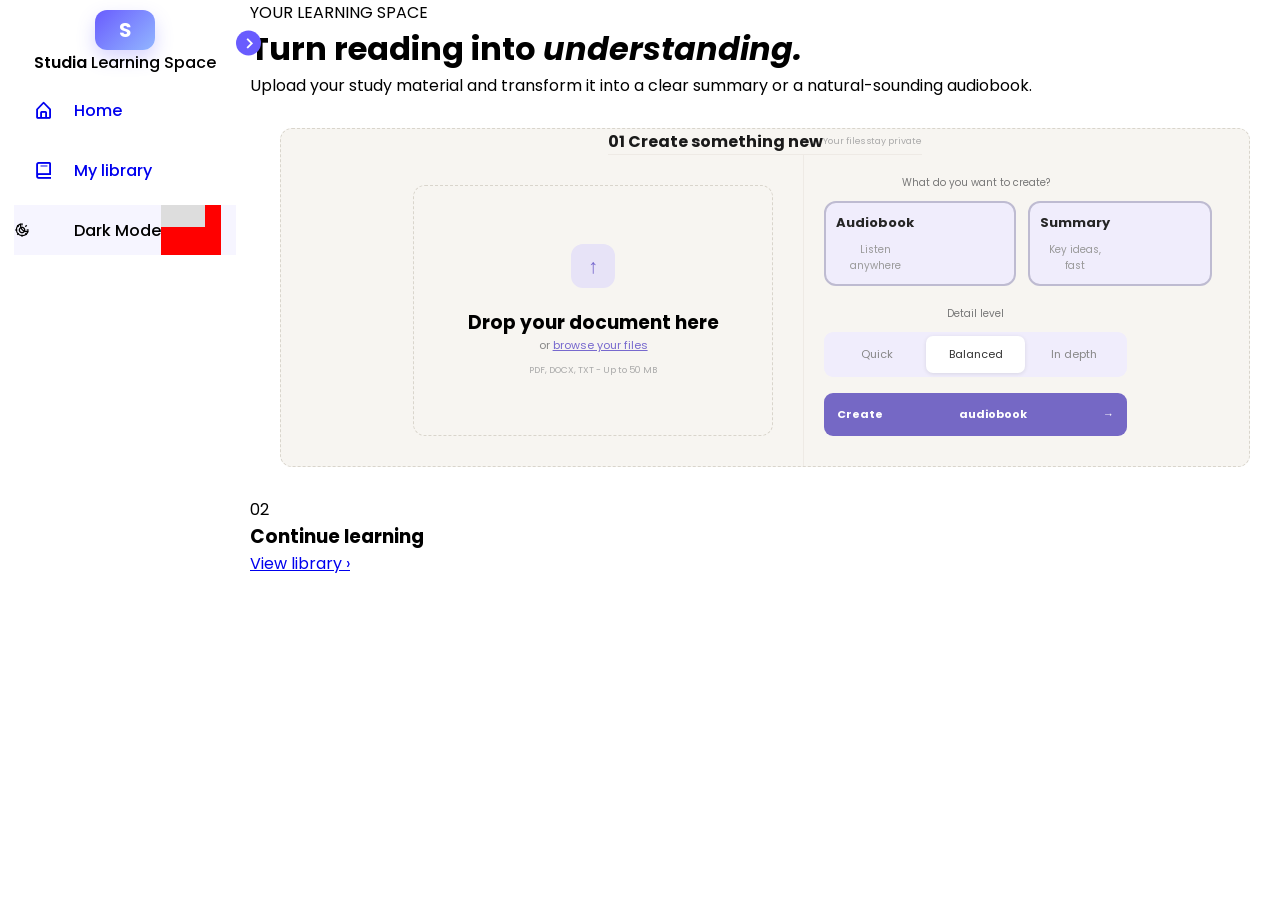
==== index.html @ 8fca8451 "Web Interface" ====
<!DOCTYPE html>
<html lang="en">
<head>
    <meta charset="UTF-8">
    <meta name="viewport" content="width=device-width, initial-scale=1.0">
    <title>Studia - Learning Space</title>
    <link rel="stylesheet" href="style.css">
    <link href="https://unpkg.com/boxicons@2.1.4/css/boxicons.min.css" rel="stylesheet">

</head>
<body>

    <nav class = 'sidebar'>
        <header>
            <div class="image-text">
                <span class="image logo-mark" aria-label="Studia logo">S</span>

                <div class="text header-text">
                    <span class="name">Studia</span>
                    <span class="profession">Learning Space</span>
                </div>
            </div>
            <button class="toggle" type="button" aria-label="Collapse sidebar" aria-expanded="true">
                <i class="bx bx-chevron-right" aria-hidden="true"></i>
            </button>
        </header>

        <div class="menu-bar">
            <div class="menu">
                <ul class="menu-links">
                    <li class="nav-link">
                        <a href="#">
                            <i class='bx bx-home-alt icon' ></i>
                             <span class="text nav-text">Home</span>
                         </a>
                    </li>
                    <li class="nav-link">
                        <a href="#">
                            <i class='bx bx-book icon'></i>
                             <span class="text nav-text">My library</span>
                         </a>
                    </li>
                    <li class= "mode">
                        <div class="moon-sun">
                                <i class="bx bx-moon" ></i>
                                <i class="bx bx-sun" ></i>
                        </div>
                        <span class="mode-text text">Dark Mode</span>
                        <div class="toggle-switch">
                            <span class="switch"></span>
                        </div>
                        
                    </li>
                </ul>
            </div>
        </div>

    </nav>

    <div class="container">



        <!-- CONTINUTUL PRINCIPAL -->
        <main class="main-content">

            <!-- HEADER -->
            <header>
                <p class="small-title">YOUR LEARNING SPACE</p>

                <h1>
                    Turn reading into
                    <em>understanding.</em>
                </h1>

                <p class="description">
                    Upload your study material and transform it into
                    a clear summary or a natural-sounding audiobook.
                </p>
            </header>

            <!-- SECTIUNEA DE UPLOAD -->
            <section class="upload-area">

                <div class="section-header">
                    <h2>01 Create something new</h2>
                    <small>Your files stay private</small>
                </div>

                <div class="create-content">

                    <!-- ZONA DE INCARCARE -->
                    <div class="upload-area">

                        <div class="upload-icon">↑</div>

                        <h3>Drop your document here</h3>

                        <p>or
                            <label for="fileInput">browse your files</label>
                        </p>

                        <input type="file" 
                        id="fileInput"
                        accept=".pdf,.doc,.docx,.txt"
                        hidden/>

                        <small id="fileName">
                            PDF, DOCX, TXT - Up to 50 MB
                        </small>

                    </div>


                    <!-- OPTIUNILE -->
                    <div class="create-options">

                        <p>What do you want to create?</p>

                        <div class="choice-buttons">

                            <button class="choice-selected"
                            onclick="selectType('Audiobook', this)">
                                 <h4>Audiobook</h4>
                                 <small>Listen anywhere</small>
                            </button>

                            <button class="choice"
                            onclick="selectType('Summary', this)">
                                 <h4>Summary</h4>
                                 <small>Key ideas, fast</small>
                            </button>

                        </div>

                        <p>Detail level</p>

                        <div class="levels">

                            <button onclick="selectLevel('Quick', this)">
                                Quick
                            </button>

                            <button class="level-selected"
                            onclick="selectLevel('Balanced', this)">
                                Balanced
                            </button>

                            <button onclick="selectLevel('In depth', this)">
                                In depth
                            </button>

                        </div>

                        <button class="create-button" onclick="createMaterial()">
                             Create <span id="createType">audiobook</span> →
                        </button>

                        <p id="message"></p>

                    </div>

                </div>

            </section>


            <!-- MATERIALE DE STUDIU -->
            <section class="learning-section">

                <div class="learning-header">
                    <div>
                        <span>02</span>
                        <h3>Continue learning</h3>
                    </div>

                    <a href="#">View library ›</a>
                </div>

            </section>

        </main>

    </div>

    <script src="script.js"></script>
</body>
</html>
---- style.css ----
@import url('https://fonts.googleapis.com/css2?family=Barrio&family=Playfair+Display:ital,wght@0,400..900;1,400..900&family=Poppins:wght@300&display=swap');

*{
    font-family: 'Poppins', sans-serif;
    margin: 0;
    padding: 0;
    box-sizing: border-box;
}

:root {
/*==== Colors ====*/
    --body-color: #E4E9F7;
    --sidebar-color: #FFF;
    --primary-color: #695CFE;
    --primary-color-light: #F6F5FF;
    --toggle-color: #DDD;
    --toggle-colot: #707070;

/*==== Transition ====*/

    --tran-03: all 0.2s ease;
    --tran-03: all 0.3s ease;
    --tran-04: all 0.4s ease;
    --tran-05: all 0.5s ease;
}







.create-section{
    background: #225bac;
    border: 1px solid #e8e5df;
    border-radius: 18px;
    overflow: hidden;
    width: 100%;
    max-width: 1000px;
    margin: 20px auto;
    font-family:system-ui, -apple-system, sans-serif;

}

.section-header{
    display: flex;
    justify-content: space-between;
    align-items: center;
    padding: 20px, 24px;
    border-bottom: 1px solid #eeeae5;
}

.section-header h2{
    font-size: 16px;
    font-weight: 700;
    margin: 0;
    color: #1a1a1a;
    display: flex;
    align-items: center;
    gap: 10px;

}

.section-header h2 span{
   color: #6b5ecd;
    font-size: 13px;
    font-weight: 600;
}

.section-header small{
    font-size: 12px;
    color: #888;
    display: flex;
    align-items: center;
    gap: 6px;
}


body{
    height: 100vh;
    background: var(--background-color);
}


/* ===== Sidebar ===== */

.sidebar{
   position: fixed;
   top: 0;
   left: 0;
   height: 100%;
   width: 250px;
   padding: 10px 14px;
   background: var(--sidebar-color);
   transition: width 0.3s ease;
}

.sidebar.close{
    width: 78px;
}

/* =====Reusable CSS =====*/

.sidebar .text{
    font-size: 16px;
    font-weight: 500;
    color: var(--text-color);
    white-space: nowrap;
    transition: opacity 0.2s ease;
}

.sidebar.close .text{
    opacity: 0;
    pointer-events: none;
}

.sidebar .image{
    min-width: 60px;
    display: flex;
    align-items: center;

}

.sidebar li{
    height: 50px;
    background: var(--background-color);
    margin-top: 10px;
    list-style: none;
    display: flex;
    align-items: center;

}

.sidebar li .icon{
    min-width: 60px;
   font-size: 20px;
    display: flex;
    align-items: center;
    justify-content: center;

}

.sidebar li .icon, .sidebar li .text{
    color: var(--text-color);
    transition: var(--tra-03);
}

.sidebar header{
    position: relative;
}

.sidebar .image-text img{
    width: 40px;
    border-radius: 6px;
}

.logo-mark {
    width: 40px;
    height: 40px;
    border-radius: 12px;
    background: linear-gradient(135deg, #695CFE, #92b6ff);
    color: #fff;
    display: flex;
    align-items: center;
    justify-content: center;
    font-weight: 700;
    font-size: 20px;
    box-shadow: 0 8px 18px rgba(105, 92, 254, 0.25);
}

.sidebar header .image-text{
    display: flex;
    flex-direction: column;
}

.header-text .name{
    font-weight: 600;
}

.header-text .profession{
   margin-top: -2px;
}

.sidebar header .toggle{
    position: absolute;
    top: 50%;
    right: -25px;
    transform: translateY(-50%);
    height: 25px;
    width: 25px;
    padding: 0;
    border: 0;
    background: var(--primary-color);
    display: flex;
    align-items: center;
    justify-content: center;
    border-radius: 50%;
    color: var(--sidebar-color);
    font-size: 22px;
    cursor: pointer;
    z-index: 1;
}

.sidebar.close header .toggle i{
    transform: rotate(180deg);
}

.sidebar header .toggle i{
    transition: transform 0.3s ease;

}

.sidebar .search-box{
    background: var(--primary-color-light);
}

.search-box input{
    height: 100%;
    width: 100%;
    outline: none;
    border: none;
    border-radius: 6px;
    background: var(--primary-color-light);
}

.sidebar li a{
    text-decoration: none;
    height: 100%;
    width: 100%;
    display: flex;
    align-items: center;
    border-radius: 6px;
    transition: var(--tran-04);
}

.sidebar li a:hover{
    background: var(--primary-color);
}

.sidebar li a:hover .icon, .sidebar li a:hover .text{
    color: var(--sidebar-color);
}

.sidebar .menu-bar{
    height: calc(100% - 50px);
    display: flex;
    flex-direction: column;
    justify-content: space-between;

}

.menu-bar .mode .moon-sun{
    height: 50px;
    width: 60px;
    display: flex;
    align-items: center;
}
.menu-bar .mode{
    background: var(--primary-color-light);

}

.menu-bar .mode i.sun{
    opacity: 0;
}

.menu-bar .mode .toggle-switch{
    display: flex;
    height: 100%;
    min-width: 60px;
    background: red;

}

.toggle-switch .switch{
    height: 22px;
    width: 44px;
    background: var(--toggle-color);
}





.menu-bar .mode i{
    position: absolute;
}


.sidebar .image-text{
    display: flex;
    align-items: center;
}

.sidebar .menu-bar{
    height: calc(100% - 50px);
    display: flex;
    flex-direction: column;
    justify-content: space-between;
}

.container{
    min-height: 100vh;
    margin-left: 250px;
    transition: margin-left 0.3s ease;
}

.sidebar.close ~ .container{
    margin-left: 78px;
}











/* header */

.create-content{
   display: grid;
   grid-template-columns: 55% 45%;
   min-height: 255px;
}

.upload-area{
    margin: 30px;
    border:1px dashed #d9d5cc;
    border-radius: 12px;
    background:  #f7f5f1;
    display: flex;
    justify-content: center;
    align-items: center;
    text-align: center;
    flex-direction: column;

}



.upload-icon{
    background: #e7e3f7;
    color: #7769ce;
    width: 44px;
    height: 44px;
    border-radius: 12px;
    display: flex;
    align-items: center;
    justify-content: center;
    font-size: 20px;
    margin-bottom: 20px;
}

.upload-area p{
    font-size: 11px;
    color: #888;
    margin: 0 0 10px;
}

.upload-area label{
    color: #7769ce;
    text-decoration: underline;
    cursor: pointer;
}

.upload-area small{
    font-size: 9px;
    color: #aaa;
}


/* options */

.create-options{
    padding: 20px;
    border-left: 1px solid #eeeae5;
}

.create-options p{
    font-size: 10px;
    color: #777;
    margin: 0 0 10px;
    width: 100%;
    box-sizing: border-box;
}


.choice-buttons{
   display: grid;
   grid-template-columns: 1fr 1fr;  
   gap: 12px;
   margin-bottom: 20px;
}

.choice-selected, .choice{  /*butoan cadrane*/
    display: flex;
    flex-direction: column;
    justify-content: flex-start;
    align-items: flex-start;
    gap: 5px;
    background: #f0edfc;
    border: 2px solid #bebbd1;
    border-radius: 12px;
    padding: 10px 10px;
    padding-right: 100px;
    cursor: pointer;
    min-height: 60px;
    transition: all 0.3s ease;

}

.choice-selected:hover{
    border-color: #9a8de5;
   
}

.choice{
    background: #f0edfc;
    border: 2px solid #bebbd1;
}


.choice:hover{
    border-color: #9a8de5;
   
}

.choice-selected h4{
    font-size: 13px;
    margin: 0 0 4px;
    color: #252525;
    
}

.choice-selected small{
    display: block;
    font-size: 10px;
    color: #999;
}

.choice h4{
    font-size: 13px;
    margin: 0 0 4px;
    color: #252525;
    /*text allign??*/
}

.choice small{
    display: block;
    font-size: 10px;
    color: #999;
}

.levels{
    display:grid;
    grid-template-columns: 1fr 1fr 1fr;
    background: #f0edfc;
    padding: 4px;
    border-radius: 9px;
    margin-bottom: 16px;
}

.levels button{
    background: transparent;
    border:none;
    border-radius: 7px;
    padding: 10px 3px;
    font-size: 11px;
    color: #888;
    cursor: pointer;
    transition: all 0.3s ease;
}

.levels button:hover{
    background: #e2def5;
    color:#7568c5;
}

.levels button.level-selected{
    background: white;
    color:#333;
    box-shadow: 0 1px 4px rgba(0,0,0,0.1);
}

.create-button{
   
    background: #7568c5;
    color: white;
    width: 100%;
    padding: 13px;
    border: none;
    border-radius: 9px;
    display:flex;
    justify-content: space-between;
    align-items: center;
    gap: 10px;
    font-weight: bold;
    font-size: 11px;
    cursor: pointer;
    transition: all 0.3s ease;
}


.create-button:hover{
    background: #d6d3e4;
    color: #333;
    box-shadow: 0 8px 16px 0 rgba(0,0,0,0.6);
}
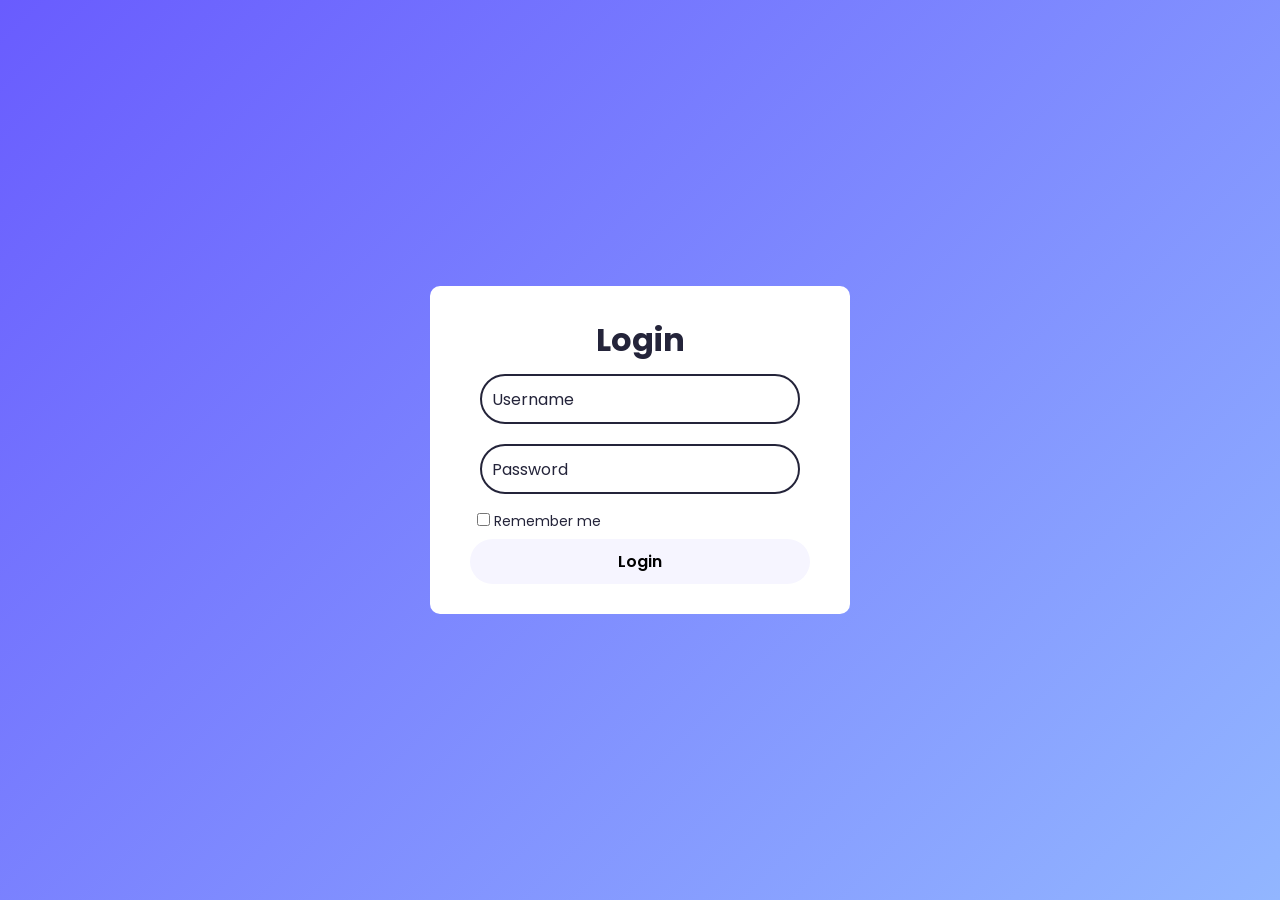
==== commit 34076997: "Add files via upload" ====
--- a/index.html
+++ b/index.html
@@ -1,189 +1,196 @@
-
-<!DOCTYPE html>
-<html lang="en">
-<head>
-    <meta charset="UTF-8">
-    <meta name="viewport" content="width=device-width, initial-scale=1.0">
-    <title>Studia - Learning Space</title>
-    <link rel="stylesheet" href="style.css">
-    <link href="https://unpkg.com/boxicons@2.1.4/css/boxicons.min.css" rel="stylesheet">
-
-</head>
-<body>
-
-    <nav class = 'sidebar'>
-        <header>
-            <div class="image-text">
-                <span class="image logo-mark" aria-label="Studia logo">S</span>
-
-                <div class="text header-text">
-                    <span class="name">Studia</span>
-                    <span class="profession">Learning Space</span>
-                </div>
-            </div>
-            <button class="toggle" type="button" aria-label="Collapse sidebar" aria-expanded="true">
-                <i class="bx bx-chevron-right" aria-hidden="true"></i>
-            </button>
-        </header>
-
-        <div class="menu-bar">
-            <div class="menu">
-                <ul class="menu-links">
-                    <li class="nav-link">
-                        <a href="#">
-                            <i class='bx bx-home-alt icon' ></i>
-                             <span class="text nav-text">Home</span>
-                         </a>
-                    </li>
-                    <li class="nav-link">
-                        <a href="#">
-                            <i class='bx bx-book icon'></i>
-                             <span class="text nav-text">My library</span>
-                         </a>
-                    </li>
-                    <li class= "mode">
-                        <div class="moon-sun">
-                                <i class="bx bx-moon" ></i>
-                                <i class="bx bx-sun" ></i>
-                        </div>
-                        <span class="mode-text text">Dark Mode</span>
-                        <div class="toggle-switch">
-                            <span class="switch"></span>
-                        </div>
-                        
-                    </li>
-                </ul>
-            </div>
-        </div>
-
-    </nav>
-
-    <div class="container">
-
-
-
-        <!-- CONTINUTUL PRINCIPAL -->
-        <main class="main-content">
-
-            <!-- HEADER -->
-            <header>
-                <p class="small-title">YOUR LEARNING SPACE</p>
-
-                <h1>
-                    Turn reading into
-                    <em>understanding.</em>
-                </h1>
-
-                <p class="description">
-                    Upload your study material and transform it into
-                    a clear summary or a natural-sounding audiobook.
-                </p>
-            </header>
-
-            <!-- SECTIUNEA DE UPLOAD -->
-            <section class="upload-area">
-
-                <div class="section-header">
-                    <h2>01 Create something new</h2>
-                    <small>Your files stay private</small>
-                </div>
-
-                <div class="create-content">
-
-                    <!-- ZONA DE INCARCARE -->
-                    <div class="upload-area">
-
-                        <div class="upload-icon">↑</div>
-
-                        <h3>Drop your document here</h3>
-
-                        <p>or
-                            <label for="fileInput">browse your files</label>
-                        </p>
-
-                        <input type="file" 
-                        id="fileInput"
-                        accept=".pdf,.doc,.docx,.txt"
-                        hidden/>
-
-                        <small id="fileName">
-                            PDF, DOCX, TXT - Up to 50 MB
-                        </small>
-
-                    </div>
-
-
-                    <!-- OPTIUNILE -->
-                    <div class="create-options">
-
-                        <p>What do you want to create?</p>
-
-                        <div class="choice-buttons">
-
-                            <button class="choice-selected"
-                            onclick="selectType('Audiobook', this)">
-                                 <h4>Audiobook</h4>
-                                 <small>Listen anywhere</small>
-                            </button>
-
-                            <button class="choice"
-                            onclick="selectType('Summary', this)">
-                                 <h4>Summary</h4>
-                                 <small>Key ideas, fast</small>
-                            </button>
-
-                        </div>
-
-                        <p>Detail level</p>
-
-                        <div class="levels">
-
-                            <button onclick="selectLevel('Quick', this)">
-                                Quick
-                            </button>
-
-                            <button class="level-selected"
-                            onclick="selectLevel('Balanced', this)">
-                                Balanced
-                            </button>
-
-                            <button onclick="selectLevel('In depth', this)">
-                                In depth
-                            </button>
-
-                        </div>
-
-                        <button class="create-button" onclick="createMaterial()">
-                             Create <span id="createType">audiobook</span> →
-                        </button>
-
-                        <p id="message"></p>
-
-                    </div>
-
-                </div>
-
-            </section>
-
-
-            <!-- MATERIALE DE STUDIU -->
-            <section class="learning-section">
-
-                <div class="learning-header">
-                    <div>
-                        <span>02</span>
-                        <h3>Continue learning</h3>
-                    </div>
-
-                    <a href="#">View library ›</a>
-                </div>
-
-            </section>
-
-        </main>
-
-    </div>
-
-    <script src="script.js"></script>
-</body>
-</html>
+
+<!DOCTYPE html>
+<html lang="en">
+<head>
+    <meta charset="UTF-8">
+    <meta name="viewport" content="width=device-width, initial-scale=1.0">
+    <title>Studia - Learning Space</title>
+    <link rel="stylesheet" href="style.css">
+    <link href="https://unpkg.com/boxicons@2.1.4/css/boxicons.min.css" rel="stylesheet">
+    <script src="auth.js" defer></script>
+
+</head>
+<body>
+
+    <nav class = 'sidebar'>
+        <header>
+            <div class="image-text">
+                <span class="image logo-mark" aria-label="Studia logo">S</span>
+
+                <div class="text header-text">
+                    <span class="name">Studia</span>
+                    <span class="profession">Learning Space</span>
+                </div>
+            </div>
+            <button class="toggle" type="button" aria-label="Collapse sidebar" aria-expanded="true">
+                <i class="bx bx-chevron-right" aria-hidden="true"></i>
+            </button>
+        </header>
+
+        <div class="menu-bar">
+            <div class="menu">
+                <ul class="menu-links">
+                    <li class="nav-link">
+                        <a href="#">
+                            <i class='bx bx-home-alt icon' ></i>
+                             <span class="text nav-text">Home</span>
+                         </a>
+                    </li>
+                    <li class="nav-link">
+                        <a href="library.html">
+                            <i class="bx bx-book icon" aria-hidden="true"></i>
+                            <span class="text nav-text">My Library</span>
+                        </a>
+                    </li>
+                    <li class="nav-link">
+                        <a href="audio.html">
+                            <i class="bx bx-headphone icon" aria-hidden="true"></i>
+                            <span class="text nav-text">Audio Session</span>
+                        </a>
+                    </li>
+                    <li class="nav-link">
+                        <a href="login.html" data-logout>
+                            <i class="bx bx-log-out icon" aria-hidden="true"></i>
+                            <span class="text nav-text">Log out</span>
+                        </a>
+                    </li>
+                    <li class= "mode">
+                        <div class="moon-sun" aria-hidden="true">
+                                <i class="bx bx-moon moon"></i>
+                                <i class="bx bx-sun sun"></i>
+                        </div>
+                        <span class="mode-text text">Light Mode</span>
+                        <button class="toggle-switch" type="button" aria-label="Switch to light mode" aria-pressed="false">
+                            <span class="switch"></span>
+                        </button>
+                    </li>
+                </ul>
+            </div>
+        </div>
+
+    </nav>
+
+    <div class="container">
+
+
+
+        <!-- CONTINUTUL PRINCIPAL -->
+        <main class="main-content">
+
+            <!-- HEADER -->
+            <header>
+                <p class="small-title">YOUR LEARNING SPACE</p>
+
+                <h1>
+                    Turn reading into
+                    <em>understanding.</em>
+                </h1>
+
+                <p class="description">
+                    Upload your study material and transform it into
+                    a clear summary or a natural-sounding audiobook.
+                </p>
+            </header>
+
+            <!-- SECTIUNEA DE UPLOAD -->
+            <section class="create-section">
+
+                <div class="section-header">
+                    <h2>Create something new</h2>
+                    <small>Your files stay private</small>
+                </div>
+
+                <div class="create-content">
+
+                    <!-- ZONA DE INCARCARE -->
+                    <div class="upload-area">
+
+                        <div class="upload-icon">↑</div>
+
+                        <h3>Drop your document here</h3>
+
+                        <p>or
+                            <label for="fileInput">browse your files</label>
+                        </p>
+
+                        <input type="file" 
+                        id="fileInput"
+                        accept="image/*"
+                        hidden/>
+
+                        <small id="fileName">
+                            Image files only - PNG, JPG, WEBP
+                        </small>
+
+                    </div>
+
+
+                    <!-- OPTIUNILE -->
+                    <div class="create-options">
+
+                        <p>What do you want to create?</p>
+
+                        <div class="choice-buttons">
+
+                            <button class="choice-selected"
+                            onclick="selectType('Audiobook', this)">
+                                 <h4>Audiobook</h4>
+                                 <small>Listen anywhere</small>
+                            </button>
+
+                            <button class="choice"
+                            onclick="selectType('Summary', this)">
+                                 <h4>Summary</h4>
+                                 <small>Key ideas, fast</small>
+                            </button>
+
+                        </div>
+
+                        <p>Name</p>
+
+                        <div class="input-box">
+                            <input type="text" id="materialName" name="file name" placeholder="file name" autocomplete="name" required>
+                        </div>
+
+                        <p>Detail level</p>
+
+                        <div class="levels">
+
+                            <button class="level-selected" onclick="selectLevel('Shorter', this)">
+                                Shorter
+                            </button>
+
+                            <button onclick="selectLevel('Longer', this)">
+                                Longer
+                            </button>
+
+
+                        </div>
+
+                        <button class="create-button" onclick="createMaterial()">
+                             Create <span id="createType">audiobook</span> →
+                        </button>
+
+                        <p id="message"></p>
+
+                    </div>
+
+                </div>
+
+            </section>
+
+
+            <!-- MATERIALE DE STUDIU -->
+            <section class="learning-section">
+                </div>
+
+            </section>
+
+        </main>
+
+    </div>
+
+    <script src="sidebar.js"></script>
+    <script src="script.js"></script>
+</body>
+</html>
--- a/style.css
+++ b/style.css
@@ -1,517 +1,717 @@
-
-@import url('https://fonts.googleapis.com/css2?family=Barrio&family=Playfair+Display:ital,wght@0,400..900;1,400..900&family=Poppins:wght@300&display=swap');
-
-*{
-    font-family: 'Poppins', sans-serif;
-    margin: 0;
-    padding: 0;
-    box-sizing: border-box;
-}
-
-:root {
-/*==== Colors ====*/
-    --body-color: #E4E9F7;
-    --sidebar-color: #FFF;
-    --primary-color: #695CFE;
-    --primary-color-light: #F6F5FF;
-    --toggle-color: #DDD;
-    --toggle-colot: #707070;
-
-/*==== Transition ====*/
-
-    --tran-03: all 0.2s ease;
-    --tran-03: all 0.3s ease;
-    --tran-04: all 0.4s ease;
-    --tran-05: all 0.5s ease;
-}
-
-
-
-
-
-
-
-.create-section{
-    background: #225bac;
-    border: 1px solid #e8e5df;
-    border-radius: 18px;
-    overflow: hidden;
-    width: 100%;
-    max-width: 1000px;
-    margin: 20px auto;
-    font-family:system-ui, -apple-system, sans-serif;
-
-}
-
-.section-header{
-    display: flex;
-    justify-content: space-between;
-    align-items: center;
-    padding: 20px, 24px;
-    border-bottom: 1px solid #eeeae5;
-}
-
-.section-header h2{
-    font-size: 16px;
-    font-weight: 700;
-    margin: 0;
-    color: #1a1a1a;
-    display: flex;
-    align-items: center;
-    gap: 10px;
-
-}
-
-.section-header h2 span{
-   color: #6b5ecd;
-    font-size: 13px;
-    font-weight: 600;
-}
-
-.section-header small{
-    font-size: 12px;
-    color: #888;
-    display: flex;
-    align-items: center;
-    gap: 6px;
-}
-
-
-body{
-    height: 100vh;
-    background: var(--background-color);
-}
-
-
-/* ===== Sidebar ===== */
-
-.sidebar{
-   position: fixed;
-   top: 0;
-   left: 0;
-   height: 100%;
-   width: 250px;
-   padding: 10px 14px;
-   background: var(--sidebar-color);
-   transition: width 0.3s ease;
-}
-
-.sidebar.close{
-    width: 78px;
-}
-
-/* =====Reusable CSS =====*/
-
-.sidebar .text{
-    font-size: 16px;
-    font-weight: 500;
-    color: var(--text-color);
-    white-space: nowrap;
-    transition: opacity 0.2s ease;
-}
-
-.sidebar.close .text{
-    opacity: 0;
-    pointer-events: none;
-}
-
-.sidebar .image{
-    min-width: 60px;
-    display: flex;
-    align-items: center;
-
-}
-
-.sidebar li{
-    height: 50px;
-    background: var(--background-color);
-    margin-top: 10px;
-    list-style: none;
-    display: flex;
-    align-items: center;
-
-}
-
-.sidebar li .icon{
-    min-width: 60px;
-   font-size: 20px;
-    display: flex;
-    align-items: center;
-    justify-content: center;
-
-}
-
-.sidebar li .icon, .sidebar li .text{
-    color: var(--text-color);
-    transition: var(--tra-03);
-}
-
-.sidebar header{
-    position: relative;
-}
-
-.sidebar .image-text img{
-    width: 40px;
-    border-radius: 6px;
-}
-
-.logo-mark {
-    width: 40px;
-    height: 40px;
-    border-radius: 12px;
-    background: linear-gradient(135deg, #695CFE, #92b6ff);
-    color: #fff;
-    display: flex;
-    align-items: center;
-    justify-content: center;
-    font-weight: 700;
-    font-size: 20px;
-    box-shadow: 0 8px 18px rgba(105, 92, 254, 0.25);
-}
-
-.sidebar header .image-text{
-    display: flex;
-    flex-direction: column;
-}
-
-.header-text .name{
-    font-weight: 600;
-}
-
-.header-text .profession{
-   margin-top: -2px;
-}
-
-.sidebar header .toggle{
-    position: absolute;
-    top: 50%;
-    right: -25px;
-    transform: translateY(-50%);
-    height: 25px;
-    width: 25px;
-    padding: 0;
-    border: 0;
-    background: var(--primary-color);
-    display: flex;
-    align-items: center;
-    justify-content: center;
-    border-radius: 50%;
-    color: var(--sidebar-color);
-    font-size: 22px;
-    cursor: pointer;
-    z-index: 1;
-}
-
-.sidebar.close header .toggle i{
-    transform: rotate(180deg);
-}
-
-.sidebar header .toggle i{
-    transition: transform 0.3s ease;
-
-}
-
-.sidebar .search-box{
-    background: var(--primary-color-light);
-}
-
-.search-box input{
-    height: 100%;
-    width: 100%;
-    outline: none;
-    border: none;
-    border-radius: 6px;
-    background: var(--primary-color-light);
-}
-
-.sidebar li a{
-    text-decoration: none;
-    height: 100%;
-    width: 100%;
-    display: flex;
-    align-items: center;
-    border-radius: 6px;
-    transition: var(--tran-04);
-}
-
-.sidebar li a:hover{
-    background: var(--primary-color);
-}
-
-.sidebar li a:hover .icon, .sidebar li a:hover .text{
-    color: var(--sidebar-color);
-}
-
-.sidebar .menu-bar{
-    height: calc(100% - 50px);
-    display: flex;
-    flex-direction: column;
-    justify-content: space-between;
-
-}
-
-.menu-bar .mode .moon-sun{
-    height: 50px;
-    width: 60px;
-    display: flex;
-    align-items: center;
-}
-.menu-bar .mode{
-    background: var(--primary-color-light);
-
-}
-
-.menu-bar .mode i.sun{
-    opacity: 0;
-}
-
-.menu-bar .mode .toggle-switch{
-    display: flex;
-    height: 100%;
-    min-width: 60px;
-    background: red;
-
-}
-
-.toggle-switch .switch{
-    height: 22px;
-    width: 44px;
-    background: var(--toggle-color);
-}
-
-
-
-
-
-.menu-bar .mode i{
-    position: absolute;
-}
-
-
-.sidebar .image-text{
-    display: flex;
-    align-items: center;
-}
-
-.sidebar .menu-bar{
-    height: calc(100% - 50px);
-    display: flex;
-    flex-direction: column;
-    justify-content: space-between;
-}
-
-.container{
-    min-height: 100vh;
-    margin-left: 250px;
-    transition: margin-left 0.3s ease;
-}
-
-.sidebar.close ~ .container{
-    margin-left: 78px;
-}
-
-
-
-
-
-
-
-
-
-
-
-/* header */
-
-.create-content{
-   display: grid;
-   grid-template-columns: 55% 45%;
-   min-height: 255px;
-}
-
-.upload-area{
-    margin: 30px;
-    border:1px dashed #d9d5cc;
-    border-radius: 12px;
-    background:  #f7f5f1;
-    display: flex;
-    justify-content: center;
-    align-items: center;
-    text-align: center;
-    flex-direction: column;
-
-}
-
-
-
-.upload-icon{
-    background: #e7e3f7;
-    color: #7769ce;
-    width: 44px;
-    height: 44px;
-    border-radius: 12px;
-    display: flex;
-    align-items: center;
-    justify-content: center;
-    font-size: 20px;
-    margin-bottom: 20px;
-}
-
-.upload-area p{
-    font-size: 11px;
-    color: #888;
-    margin: 0 0 10px;
-}
-
-.upload-area label{
-    color: #7769ce;
-    text-decoration: underline;
-    cursor: pointer;
-}
-
-.upload-area small{
-    font-size: 9px;
-    color: #aaa;
-}
-
-
-/* options */
-
-.create-options{
-    padding: 20px;
-    border-left: 1px solid #eeeae5;
-}
-
-.create-options p{
-    font-size: 10px;
-    color: #777;
-    margin: 0 0 10px;
-    width: 100%;
-    box-sizing: border-box;
-}
-
-
-.choice-buttons{
-   display: grid;
-   grid-template-columns: 1fr 1fr;  
-   gap: 12px;
-   margin-bottom: 20px;
-}
-
-.choice-selected, .choice{  /*butoan cadrane*/
-    display: flex;
-    flex-direction: column;
-    justify-content: flex-start;
-    align-items: flex-start;
-    gap: 5px;
-    background: #f0edfc;
-    border: 2px solid #bebbd1;
-    border-radius: 12px;
-    padding: 10px 10px;
-    padding-right: 100px;
-    cursor: pointer;
-    min-height: 60px;
-    transition: all 0.3s ease;
-
-}
-
-.choice-selected:hover{
-    border-color: #9a8de5;
-   
-}
-
-.choice{
-    background: #f0edfc;
-    border: 2px solid #bebbd1;
-}
-
-
-.choice:hover{
-    border-color: #9a8de5;
-   
-}
-
-.choice-selected h4{
-    font-size: 13px;
-    margin: 0 0 4px;
-    color: #252525;
-    
-}
-
-.choice-selected small{
-    display: block;
-    font-size: 10px;
-    color: #999;
-}
-
-.choice h4{
-    font-size: 13px;
-    margin: 0 0 4px;
-    color: #252525;
-    /*text allign??*/
-}
-
-.choice small{
-    display: block;
-    font-size: 10px;
-    color: #999;
-}
-
-.levels{
-    display:grid;
-    grid-template-columns: 1fr 1fr 1fr;
-    background: #f0edfc;
-    padding: 4px;
-    border-radius: 9px;
-    margin-bottom: 16px;
-}
-
-.levels button{
-    background: transparent;
-    border:none;
-    border-radius: 7px;
-    padding: 10px 3px;
-    font-size: 11px;
-    color: #888;
-    cursor: pointer;
-    transition: all 0.3s ease;
-}
-
-.levels button:hover{
-    background: #e2def5;
-    color:#7568c5;
-}
-
-.levels button.level-selected{
-    background: white;
-    color:#333;
-    box-shadow: 0 1px 4px rgba(0,0,0,0.1);
-}
-
-.create-button{
-   
-    background: #7568c5;
-    color: white;
-    width: 100%;
-    padding: 13px;
-    border: none;
-    border-radius: 9px;
-    display:flex;
-    justify-content: space-between;
-    align-items: center;
-    gap: 10px;
-    font-weight: bold;
-    font-size: 11px;
-    cursor: pointer;
-    transition: all 0.3s ease;
-}
-
-
-.create-button:hover{
-    background: #d6d3e4;
-    color: #333;
-    box-shadow: 0 8px 16px 0 rgba(0,0,0,0.6);
-}
-
-
-
-
+
+@import url('https://fonts.googleapis.com/css2?family=Barrio&family=Playfair+Display:ital,wght@0,400..900;1,400..900&family=Poppins:wght@300&display=swap');
+
+*{
+    font-family: 'Poppins', sans-serif;
+    margin: 0;
+    padding: 0;
+    box-sizing: border-box;
+}
+
+:root {
+/*==== Colors ====*/
+    --body-color: #E4E9F7;
+    --background-color: #E4E9F7;
+    --sidebar-color: #FFF;
+    --text-color: #24243a;
+    --primary-color: #695CFE;
+    --primary-color-light: #F6F5FF;
+    --toggle-color: #DDD;
+    --toggle-knob-color: #FFF;
+
+/*==== Transition ====*/
+    --tran-03: all 0.3s ease;
+    --tran-04: all 0.4s ease;
+    --tran-05: all 0.5s ease;
+}
+
+body.dark {
+    --body-color: #171923;
+    --background-color: #171923;
+    --sidebar-color: #202330;
+    --text-color: #ECEEF5;
+    --primary-color-light: #2C3040;
+    --toggle-color: #695CFE;
+    --toggle-knob-color: #FFF;
+}
+
+
+
+
+
+
+.create-section{
+    background: var(--primary-color-light);
+    border: 1px solid var(--body-color);
+    border-radius: 8px;
+    overflow: hidden;
+    width: 100%;
+    max-width: 1000px;
+    margin: 100px auto;
+    font-family:system-ui, -apple-system, sans-serif;
+
+}
+
+.section-header{
+    display: flex;
+    justify-content: space-between;
+    align-items: center;
+    padding: 20px, 24px;
+    border-bottom: 1px solid #eeeae5;
+}
+
+.section-header h2{
+    font-size: 16px;
+    font-weight: 700;
+    margin: 0;
+    color: #1a1a1a;
+    display: flex;
+    align-items: center;
+    gap: 10px;
+
+}
+
+.section-header h2 span{
+   color: #6b5ecd;
+    font-size: 13px;
+    font-weight: 600;
+}
+
+.section-header small{
+    font-size: 12px;
+    color: #888;
+    display: flex;
+    align-items: center;
+    gap: 6px;
+}
+
+
+body{
+    height: 100vh;
+    background: var(--body-color);
+    color: var(--text-color);
+    transition: background-color 0.3s ease, color 0.3s ease;
+}
+
+:root {
+    --sidebar-width: 250px;
+    --sidebar-collapsed-width: 88px;
+}
+
+.sidebar {
+    position: fixed;
+    inset: 0 auto 0 0;
+    width: var(--sidebar-width);
+    z-index: 10;
+    transition: width 0.3s ease;
+}
+
+.sidebar.close {
+    width: var(--sidebar-collapsed-width);
+}
+
+.container {
+    box-sizing: border-box;
+    width: calc(100% - var(--sidebar-width));
+    min-height: 100vh;
+    margin-left: var(--sidebar-width);
+    padding: 40px;
+    transition: width 0.3s ease, margin-left 0.3s ease;
+}
+
+.sidebar.close ~ .container {
+    width: calc(100% - var(--sidebar-collapsed-width));
+    margin-left: var(--sidebar-collapsed-width);
+}
+
+@media (max-width: 700px) {
+    .container {
+        width: 100%;
+        margin-left: 0;
+        padding: 24px;
+    }
+
+    .sidebar.close ~ .container {
+        width: 100%;
+        margin-left: 0;
+    }
+}
+
+/* ===== Sidebar ===== */
+
+.sidebar{
+   position: fixed;
+   top: 0;
+   left: 0;
+   height: 100%;
+   width: 250px;
+   padding: 10px 14px;
+   background: var(--sidebar-color);
+   transition: width 0.3s ease;
+}
+
+.sidebar.close{
+    width: 78px;
+}
+
+/* =====Reusable CSS =====*/
+
+.sidebar .text{
+    font-size: 16px;
+    font-weight: 500;
+    color: var(--text-color);
+    white-space: nowrap;
+    transition: opacity 0.2s ease;
+}
+
+.sidebar.close .text{
+    opacity: 0;
+    pointer-events: none;
+}
+
+.sidebar .image{
+    min-width: 60px;
+    display: flex;
+    align-items: center;
+
+}
+
+.sidebar li{
+    height: 50px;
+    background: transparent;
+    margin-top: 10px;
+    list-style: none;
+    display: flex;
+    align-items: center;
+
+}
+
+.sidebar li .icon{
+    min-width: 60px;
+   font-size: 20px;
+    display: flex;
+    align-items: center;
+    justify-content: center;
+
+}
+
+.sidebar li .icon, .sidebar li .text{
+    color: var(--text-color);
+    transition: var(--tran-03);
+}
+
+.sidebar header{
+    position: relative;
+}
+
+.sidebar .image-text img{
+    width: 40px;
+    border-radius: 6px;
+}
+
+.logo-mark {
+    width: 40px;
+    height: 40px;
+    border-radius: 12px;
+    background: linear-gradient(135deg, #695CFE, #92b6ff);
+    color: #fff;
+    display: flex;
+    align-items: center;
+    justify-content: center;
+    font-weight: 700;
+    font-size: 20px;
+    box-shadow: 0 8px 18px rgba(105, 92, 254, 0.25);
+}
+
+.sidebar header .image-text{
+    display: flex;
+    flex-direction: column;
+}
+
+.header-text .name{
+    font-weight: 600;
+}
+
+.header-text .profession{
+   margin-top: -2px;
+}
+
+.sidebar header .toggle{
+    position: absolute;
+    top: 50%;
+    right: -25px;
+    transform: translateY(-50%);
+    height: 25px;
+    width: 25px;
+    padding: 0;
+    border: 0;
+    background: var(--primary-color);
+    display: flex;
+    align-items: center;
+    justify-content: center;
+    border-radius: 50%;
+    color: var(--sidebar-color);
+    font-size: 22px;
+    cursor: pointer;
+    z-index: 1;
+}
+
+.sidebar.close header .toggle i{ 
+    transform: rotate(180deg);
+}
+
+.sidebar header .toggle i{
+    transition: transform 0.3s ease;
+
+}
+
+.sidebar .search-box{
+    background: var(--primary-color-light);
+}
+
+
+.sidebar li a{
+    text-decoration: none;
+    height: 100%;
+    width: 100%;
+    display: flex;
+    align-items: center;
+    border-radius: 6px;
+    transition: var(--tran-04);
+}
+
+.sidebar li a:hover{
+    background: var(--primary-color);
+}
+
+.sidebar li a:hover .icon, .sidebar li a:hover .text{
+    color: var(--sidebar-color);
+}
+
+.sidebar .menu-bar{
+    height: calc(100% - 50px);
+    display: flex;
+    flex-direction: column;
+    justify-content: space-between;
+
+}
+
+
+
+.menu-bar .mode .moon-sun{
+    height: 50px;
+    width: 60px;
+    flex: 0 0 60px;
+    position: relative;
+    display: flex;
+    align-items: center;
+    justify-content: center;
+}
+.menu-bar .mode{
+    background: transparent;
+    transition: background-color 0.3s ease;
+}
+
+.menu-bar .mode .moon-sun i{
+    position: absolute;
+    font-size: 20px;
+    color: var(--text-color);
+    transition: opacity 0.2s ease, transform 0.2s ease;
+}
+
+.menu-bar .mode .sun{
+    opacity: 0;
+    transform: rotate(-45deg) scale(0.7);
+}
+
+body.dark .menu-bar .mode .moon{
+    opacity: 0;
+    transform: rotate(45deg) scale(0.7);
+}
+
+body.dark .menu-bar .mode .sun{
+    opacity: 1;
+    transform: rotate(0) scale(1);
+}
+
+.menu-bar .mode .toggle-switch{
+    position: relative;
+    height: 100%;
+    min-width: 60px;
+    border: 0;
+    padding: 0 8px;
+    background: transparent;
+    display: flex;
+    align-items: center;
+    justify-content: center;
+    cursor: pointer;
+}
+
+.toggle-switch .switch{
+    position: relative;
+    display: block;
+    flex: 0 0 44px;
+    height: 22px;
+    width: 44px;
+    border-radius: 25px;
+    background: var(--toggle-color);
+    transition: background-color 0.3s ease;
+}
+
+.switch::before{
+    content: '';
+    position: absolute;
+    top: 50%;
+    left: 3px;
+    height: 15px;
+    width: 15px;
+    border-radius: 50%;
+    transform: translateY(-50%);
+    background: var(--toggle-knob-color);
+    transition: left 0.3s ease;
+}
+
+body.dark .toggle-switch .switch::before{
+    left: 26px;
+}
+
+.sidebar.close .mode .mode-text,
+.sidebar.close .mode .moon-sun{
+    display: none;
+}
+
+.sidebar.close .mode .toggle-switch{
+    min-width: 50px;
+    width: 50px;
+    margin: 0 auto;
+}
+
+
+.sidebar .image-text{
+    display: flex;
+    align-items: center;
+}
+
+.sidebar .menu-bar{
+    height: calc(100% - 50px);
+    display: flex;
+    flex-direction: column;
+    justify-content: space-between;
+}
+
+.container{
+    min-height: 100vh;
+    margin-left: 250px;
+    transition: margin-left 0.3s ease;
+}
+
+.sidebar.close ~ .container{
+    margin-left: 78px;
+}
+
+
+
+
+
+
+
+
+
+
+
+/* header */
+
+.main-content  header h1 .small-title{
+    margin-left: 12px;
+}
+
+.create-section {
+    padding: 32px;
+}
+
+.create-content {
+    gap: 32px;
+}
+
+.upload-area {
+    display: flex;
+    flex-direction: column;
+    align-items: center;
+    justify-content: center;
+    min-height: 260px;
+    padding: 28px;
+    text-align: center;
+}
+
+.upload-area.is-dragging {
+    outline: 2px dashed var(--primary-color);
+    outline-offset: -8px;
+    background: var(--body-color);
+}
+
+.upload-area [hidden] {
+    display: none !important;
+}
+
+
+
+
+
+.upload-icon{
+    background: #e7e3f7;
+    color: #7769ce;
+    width: 44px;
+    height: 44px;
+    border-radius: 12px;
+    display: flex;
+    align-items: center;
+    justify-content: center;
+    font-size: 20px;
+    margin-bottom: 20px;
+}
+
+
+.upload-area p{
+    font-size: 11px;
+    color: #888;
+    margin: 0 0 10px;
+}
+
+.upload-area label{
+    color: #7769ce;
+    text-decoration: underline;
+    cursor: pointer;
+}
+
+.upload-area small{
+    font-size: 9px;
+    color: #aaa;
+}
+
+
+/* options */
+
+.create-options{
+    padding: 20px;
+    border-left: 1px solid #eeeae5;
+}
+
+.create-options p{
+    font-size: 10px;
+    color: #777;
+    margin: 0 0 10px;
+    width: 100%;
+    box-sizing: border-box;
+}
+
+
+.choice-buttons{
+   display: grid;
+    grid-template-columns: repeat(2, minmax(0, 1fr));
+    gap: 16px;
+   margin-bottom: 20px;
+}
+
+.choice-selected, .choice{  /*butoan cadrane*/
+    display: flex;
+    flex-direction: column;
+    justify-content: flex-start;
+    align-items: flex-start;
+    gap: 2px;
+    background: #f0edfc;
+    border: 2px solid #bebbd1;
+    border-radius: 12px;
+    padding: 8px 10px;
+    cursor: pointer;
+    min-height: 52px;
+    transition: all 0.3s ease;
+
+}
+
+.choice-selected:hover{
+    border-color: #9a8de5;
+   
+}
+
+.choice{
+    background: #f0edfc;
+    border: 2px solid #bebbd1;
+}
+
+.choice-selected {
+    background: #e8e4fb;
+    border-color: #7568c5;
+    box-shadow: 0 0 0 1px rgba(117, 104, 197, 0.18);
+}
+
+
+.choice:hover{
+    border-color: #9a8de5;
+   
+}
+
+.choice-selected h4{
+    font-size: 14px;
+    margin: 0;
+    color: #252525;
+    
+}
+
+.choice-selected small{
+    display: block;
+    font-size: 11px;
+    color: #999;
+}
+
+.choice h4{
+    font-size: 14px;
+    margin: 0;
+    color: #252525;
+    /*text allign??*/
+}
+
+.choice small{
+    display: block;
+    font-size: 11px;
+    color: #999;
+}
+
+.input-box input{
+    width: 100%;
+    height: 100%;
+    background: transparent;
+    border: none;
+    outline: none;
+    border: 1px solid var(--primary-color);
+    border-radius: 10px;
+    font-size: 12px;
+    padding: 10px;
+
+}
+
+.input-box input::placeholder{
+    color: var(--text-color);
+}
+
+.input-box i{
+    position: absolute;
+    right: 20px;
+    top: 50px;
+    transform: translateY(-50%);
+    font-size: 20px;
+}
+
+.levels{
+    display: grid;
+    grid-template-columns: repeat(2, minmax(0, 1fr));
+    gap: 12px;
+    background: #f0edfc;
+    padding: 4px;
+    border-radius: 9px;
+    margin-bottom: 16px;
+}
+
+.levels button{
+    background: transparent;
+    border:none;
+    border-radius: 7px;
+    padding: 10px 3px;
+    font-size: 11px;
+    color: #888;
+    cursor: pointer;
+    transition: all 0.3s ease;
+}
+
+.levels button:hover{
+    background: #e2def5;
+    color:#7568c5;
+}
+
+.levels button.level-selected{
+    background: white;
+    color: #333;
+    box-shadow: 0 1px 4px rgba(0,0,0,0.1);
+}
+
+.create-button{
+   
+    background: #7568c5;
+    color: white;
+    width: 100%;
+    padding: 13px;
+    border: none;
+    border-radius: 9px;
+    display:flex;
+    justify-content: center;
+    align-items: center;
+    gap: 6px;
+    font-weight: bold;
+    font-size: 11px;
+    cursor: pointer;
+    transition: all 0.3s ease;
+}
+
+
+.create-button:hover{
+    background: #d6d3e4;
+    color: #333;
+    box-shadow: 0 8px 16px 0 rgba(0,0,0,0.6);
+}
+
+body.dark .upload-area{
+    background: #222634;
+    border-color: #3B4051;
+}
+
+body.dark .section-header{
+    border-color: #353949;
+}
+
+body.dark .section-header h2,
+body.dark .choice-selected h4,
+body.dark .choice h4{
+    color: #ECEEF5;
+}
+
+body.dark .section-header small,
+body.dark .create-options p,
+body.dark .choice-selected small,
+body.dark .choice small{
+    color: #A7ACBC;
+}
+
+body.dark .create-options{
+    border-color: #353949;
+}
+
+body.dark .choice-selected,
+body.dark .choice,
+body.dark .levels{
+    background: #2C3040;
+    border-color: #454B5D;
+}
+
+body.dark .choice-selected {
+    background: #383352;
+    border-color: #9184ff;
+    box-shadow: 0 0 0 1px rgba(145, 132, 255, 0.25);
+}
+
+body.dark .levels button{
+    color: #C0C4D0;
+}
+
+body.dark .levels button:hover,
+body.dark .levels button.level-selected{
+    background: #41475B;
+    color: #FFF;
+}
+
+body.dark .create-button:hover{
+    background: #8A80E8;
+    color: #FFF;
+}
+
+
+
+
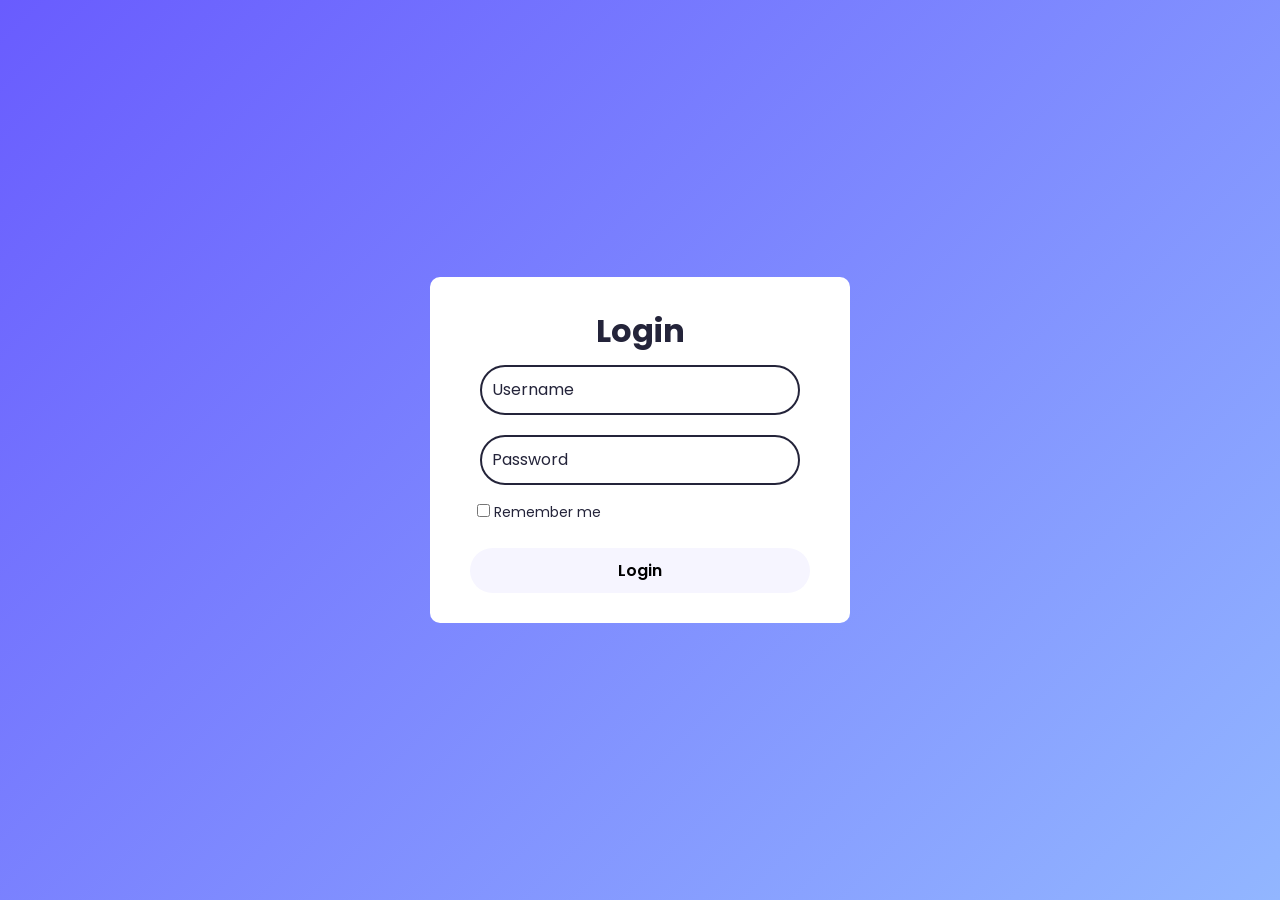
==== commit 4163d777: "Add Studia learning app" ====
--- a/index.html
+++ b/index.html
@@ -1,196 +1,190 @@
-
-<!DOCTYPE html>
-<html lang="en">
-<head>
-    <meta charset="UTF-8">
-    <meta name="viewport" content="width=device-width, initial-scale=1.0">
-    <title>Studia - Learning Space</title>
-    <link rel="stylesheet" href="style.css">
-    <link href="https://unpkg.com/boxicons@2.1.4/css/boxicons.min.css" rel="stylesheet">
-    <script src="auth.js" defer></script>
-
-</head>
-<body>
-
-    <nav class = 'sidebar'>
-        <header>
-            <div class="image-text">
-                <span class="image logo-mark" aria-label="Studia logo">S</span>
-
-                <div class="text header-text">
-                    <span class="name">Studia</span>
-                    <span class="profession">Learning Space</span>
-                </div>
-            </div>
-            <button class="toggle" type="button" aria-label="Collapse sidebar" aria-expanded="true">
-                <i class="bx bx-chevron-right" aria-hidden="true"></i>
-            </button>
-        </header>
-
-        <div class="menu-bar">
-            <div class="menu">
-                <ul class="menu-links">
-                    <li class="nav-link">
-                        <a href="#">
-                            <i class='bx bx-home-alt icon' ></i>
-                             <span class="text nav-text">Home</span>
-                         </a>
-                    </li>
-                    <li class="nav-link">
-                        <a href="library.html">
-                            <i class="bx bx-book icon" aria-hidden="true"></i>
-                            <span class="text nav-text">My Library</span>
-                        </a>
-                    </li>
-                    <li class="nav-link">
-                        <a href="audio.html">
-                            <i class="bx bx-headphone icon" aria-hidden="true"></i>
-                            <span class="text nav-text">Audio Session</span>
-                        </a>
-                    </li>
-                    <li class="nav-link">
-                        <a href="login.html" data-logout>
-                            <i class="bx bx-log-out icon" aria-hidden="true"></i>
-                            <span class="text nav-text">Log out</span>
-                        </a>
-                    </li>
-                    <li class= "mode">
-                        <div class="moon-sun" aria-hidden="true">
-                                <i class="bx bx-moon moon"></i>
-                                <i class="bx bx-sun sun"></i>
-                        </div>
-                        <span class="mode-text text">Light Mode</span>
-                        <button class="toggle-switch" type="button" aria-label="Switch to light mode" aria-pressed="false">
-                            <span class="switch"></span>
-                        </button>
-                    </li>
-                </ul>
-            </div>
-        </div>
-
-    </nav>
-
-    <div class="container">
-
-
-
-        <!-- CONTINUTUL PRINCIPAL -->
-        <main class="main-content">
-
-            <!-- HEADER -->
-            <header>
-                <p class="small-title">YOUR LEARNING SPACE</p>
-
-                <h1>
-                    Turn reading into
-                    <em>understanding.</em>
-                </h1>
-
-                <p class="description">
-                    Upload your study material and transform it into
-                    a clear summary or a natural-sounding audiobook.
-                </p>
-            </header>
-
-            <!-- SECTIUNEA DE UPLOAD -->
-            <section class="create-section">
-
-                <div class="section-header">
-                    <h2>Create something new</h2>
-                    <small>Your files stay private</small>
-                </div>
-
-                <div class="create-content">
-
-                    <!-- ZONA DE INCARCARE -->
-                    <div class="upload-area">
-
-                        <div class="upload-icon">↑</div>
-
-                        <h3>Drop your document here</h3>
-
-                        <p>or
-                            <label for="fileInput">browse your files</label>
-                        </p>
-
-                        <input type="file" 
-                        id="fileInput"
-                        accept="image/*"
-                        hidden/>
-
-                        <small id="fileName">
-                            Image files only - PNG, JPG, WEBP
-                        </small>
-
-                    </div>
-
-
-                    <!-- OPTIUNILE -->
-                    <div class="create-options">
-
-                        <p>What do you want to create?</p>
-
-                        <div class="choice-buttons">
-
-                            <button class="choice-selected"
-                            onclick="selectType('Audiobook', this)">
-                                 <h4>Audiobook</h4>
-                                 <small>Listen anywhere</small>
-                            </button>
-
-                            <button class="choice"
-                            onclick="selectType('Summary', this)">
-                                 <h4>Summary</h4>
-                                 <small>Key ideas, fast</small>
-                            </button>
-
-                        </div>
-
-                        <p>Name</p>
-
-                        <div class="input-box">
-                            <input type="text" id="materialName" name="file name" placeholder="file name" autocomplete="name" required>
-                        </div>
-
-                        <p>Detail level</p>
-
-                        <div class="levels">
-
-                            <button class="level-selected" onclick="selectLevel('Shorter', this)">
-                                Shorter
-                            </button>
-
-                            <button onclick="selectLevel('Longer', this)">
-                                Longer
-                            </button>
-
-
-                        </div>
-
-                        <button class="create-button" onclick="createMaterial()">
-                             Create <span id="createType">audiobook</span> →
-                        </button>
-
-                        <p id="message"></p>
-
-                    </div>
-
-                </div>
-
-            </section>
-
-
-            <!-- MATERIALE DE STUDIU -->
-            <section class="learning-section">
-                </div>
-
-            </section>
-
-        </main>
-
-    </div>
-
-    <script src="sidebar.js"></script>
-    <script src="script.js"></script>
-</body>
-</html>
+
+<!DOCTYPE html>
+<html lang="en">
+<head>
+    <meta charset="UTF-8">
+    <meta name="viewport" content="width=device-width, initial-scale=1.0">
+    <title>Studia - Learning Space</title>
+    <link rel="stylesheet" href="style.css">
+    <link href="https://unpkg.com/boxicons@2.1.4/css/boxicons.min.css" rel="stylesheet">
+    <script src="auth.js" defer></script>
+
+</head>
+<body>
+
+    <nav class = 'sidebar'>
+        <header>
+            <div class="image-text">
+                <span class="image logo-mark" aria-label="Studia logo">S</span>
+
+                <div class="text header-text">
+                    <span class="name">Studia</span>
+                    <span class="profession">Learning Space</span>
+                </div>
+            </div>
+            <button class="toggle" type="button" aria-label="Collapse sidebar" aria-expanded="true">
+                <i class="bx bx-chevron-right" aria-hidden="true"></i>
+            </button>
+        </header>
+
+        <div class="menu-bar">
+            <div class="menu">
+                <ul class="menu-links">
+                    <li class="nav-link">
+                        <a href="#">
+                            <i class='bx bx-home-alt icon' ></i>
+                             <span class="text nav-text">Home</span>
+                         </a>
+                    </li>
+                    <li class="nav-link">
+                        <a href="library.html">
+                            <i class="bx bx-book icon" aria-hidden="true"></i>
+                            <span class="text nav-text">My Library</span>
+                        </a>
+                    </li>
+                    <li class="nav-link">
+                        <a href="login.html" data-logout>
+                            <i class="bx bx-log-out icon" aria-hidden="true"></i>
+                            <span class="text nav-text">Log out</span>
+                        </a>
+                    </li>
+                    <li class= "mode">
+                        <div class="moon-sun" aria-hidden="true">
+                                <i class="bx bx-moon moon"></i>
+                                <i class="bx bx-sun sun"></i>
+                        </div>
+                        <span class="mode-text text">Light Mode</span>
+                        <button class="toggle-switch" type="button" aria-label="Switch to light mode" aria-pressed="false">
+                            <span class="switch"></span>
+                        </button>
+                    </li>
+                </ul>
+            </div>
+        </div>
+
+    </nav>
+
+    <div class="container">
+
+
+
+        <!-- CONTINUTUL PRINCIPAL -->
+        <main class="main-content">
+
+            <!-- HEADER -->
+            <header>
+                <p class="small-title">YOUR LEARNING SPACE</p>
+
+                <h1>
+                    Turn reading into
+                    <em>understanding.</em>
+                </h1>
+
+                <p class="description">
+                    Upload your study material and transform it into
+                    a clear summary or a natural-sounding audiobook.
+                </p>
+            </header>
+
+            <!-- SECTIUNEA DE UPLOAD -->
+            <section class="create-section">
+
+                <div class="section-header">
+                    <h2>Create something new</h2>
+                    <small>Your files stay private</small>
+                </div>
+
+                <div class="create-content">
+
+                    <!-- ZONA DE INCARCARE -->
+                    <div class="upload-area">
+
+                        <div class="upload-icon">↑</div>
+
+                        <h3>Drop your document here</h3>
+
+                        <p>or
+                            <label for="fileInput">browse your files</label>
+                        </p>
+
+                        <input type="file" 
+                        id="fileInput"
+                        accept="image/*"
+                        multiple>
+
+                        <small id="fileName">
+                            Image files only - PNG, JPG, WEBP
+                        </small>
+
+                    </div>
+
+
+                    <!-- OPTIUNILE -->
+                    <div class="create-options">
+
+                        <p>What do you want to create?</p>
+
+                        <div class="choice-buttons">
+
+                            <button class="choice-selected"
+                            onclick="selectType('Audiobook', this)">
+                                 <h4>Audiobook</h4>
+                                 <small>Listen anywhere</small>
+                            </button>
+
+                            <button class="choice"
+                            onclick="selectType('Summary', this)">
+                                 <h4>Summary</h4>
+                                 <small>Key ideas, fast</small>
+                            </button>
+
+                        </div>
+
+                        <p>Name</p>
+
+                        <div class="input-box">
+                            <input type="text" id="materialName" name="file name" placeholder="file name" autocomplete="name" required>
+                        </div>
+
+                        <p>Detail level</p>
+
+                        <div class="levels">
+
+                            <button class="level-selected" onclick="selectLevel('Shorter', this)">
+                                Shorter
+                            </button>
+
+                            <button onclick="selectLevel('Longer', this)">
+                                Longer
+                            </button>
+
+
+                        </div>
+
+                        <button class="create-button" onclick="createMaterial()">
+                             Create <span id="createType">audiobook</span> →
+                        </button>
+
+                        <p id="message"></p>
+
+                    </div>
+
+                </div>
+
+            </section>
+
+
+            <!-- MATERIALE DE STUDIU -->
+            <section class="learning-section">
+                </div>
+
+            </section>
+
+        </main>
+
+    </div>
+
+    <script src="sidebar.js"></script>
+    <script src="script.js"></script>
+</body>
+</html>
--- a/style.css
+++ b/style.css
@@ -1,717 +1,722 @@
-
-@import url('https://fonts.googleapis.com/css2?family=Barrio&family=Playfair+Display:ital,wght@0,400..900;1,400..900&family=Poppins:wght@300&display=swap');
-
-*{
-    font-family: 'Poppins', sans-serif;
-    margin: 0;
-    padding: 0;
-    box-sizing: border-box;
-}
-
-:root {
-/*==== Colors ====*/
-    --body-color: #E4E9F7;
-    --background-color: #E4E9F7;
-    --sidebar-color: #FFF;
-    --text-color: #24243a;
-    --primary-color: #695CFE;
-    --primary-color-light: #F6F5FF;
-    --toggle-color: #DDD;
-    --toggle-knob-color: #FFF;
-
-/*==== Transition ====*/
-    --tran-03: all 0.3s ease;
-    --tran-04: all 0.4s ease;
-    --tran-05: all 0.5s ease;
-}
-
-body.dark {
-    --body-color: #171923;
-    --background-color: #171923;
-    --sidebar-color: #202330;
-    --text-color: #ECEEF5;
-    --primary-color-light: #2C3040;
-    --toggle-color: #695CFE;
-    --toggle-knob-color: #FFF;
-}
-
-
-
-
-
-
-.create-section{
-    background: var(--primary-color-light);
-    border: 1px solid var(--body-color);
-    border-radius: 8px;
-    overflow: hidden;
-    width: 100%;
-    max-width: 1000px;
-    margin: 100px auto;
-    font-family:system-ui, -apple-system, sans-serif;
-
-}
-
-.section-header{
-    display: flex;
-    justify-content: space-between;
-    align-items: center;
-    padding: 20px, 24px;
-    border-bottom: 1px solid #eeeae5;
-}
-
-.section-header h2{
-    font-size: 16px;
-    font-weight: 700;
-    margin: 0;
-    color: #1a1a1a;
-    display: flex;
-    align-items: center;
-    gap: 10px;
-
-}
-
-.section-header h2 span{
-   color: #6b5ecd;
-    font-size: 13px;
-    font-weight: 600;
-}
-
-.section-header small{
-    font-size: 12px;
-    color: #888;
-    display: flex;
-    align-items: center;
-    gap: 6px;
-}
-
-
-body{
-    height: 100vh;
-    background: var(--body-color);
-    color: var(--text-color);
-    transition: background-color 0.3s ease, color 0.3s ease;
-}
-
-:root {
-    --sidebar-width: 250px;
-    --sidebar-collapsed-width: 88px;
-}
-
-.sidebar {
-    position: fixed;
-    inset: 0 auto 0 0;
-    width: var(--sidebar-width);
-    z-index: 10;
-    transition: width 0.3s ease;
-}
-
-.sidebar.close {
-    width: var(--sidebar-collapsed-width);
-}
-
-.container {
-    box-sizing: border-box;
-    width: calc(100% - var(--sidebar-width));
-    min-height: 100vh;
-    margin-left: var(--sidebar-width);
-    padding: 40px;
-    transition: width 0.3s ease, margin-left 0.3s ease;
-}
-
-.sidebar.close ~ .container {
-    width: calc(100% - var(--sidebar-collapsed-width));
-    margin-left: var(--sidebar-collapsed-width);
-}
-
-@media (max-width: 700px) {
-    .container {
-        width: 100%;
-        margin-left: 0;
-        padding: 24px;
-    }
-
-    .sidebar.close ~ .container {
-        width: 100%;
-        margin-left: 0;
-    }
-}
-
-/* ===== Sidebar ===== */
-
-.sidebar{
-   position: fixed;
-   top: 0;
-   left: 0;
-   height: 100%;
-   width: 250px;
-   padding: 10px 14px;
-   background: var(--sidebar-color);
-   transition: width 0.3s ease;
-}
-
-.sidebar.close{
-    width: 78px;
-}
-
-/* =====Reusable CSS =====*/
-
-.sidebar .text{
-    font-size: 16px;
-    font-weight: 500;
-    color: var(--text-color);
-    white-space: nowrap;
-    transition: opacity 0.2s ease;
-}
-
-.sidebar.close .text{
-    opacity: 0;
-    pointer-events: none;
-}
-
-.sidebar .image{
-    min-width: 60px;
-    display: flex;
-    align-items: center;
-
-}
-
-.sidebar li{
-    height: 50px;
-    background: transparent;
-    margin-top: 10px;
-    list-style: none;
-    display: flex;
-    align-items: center;
-
-}
-
-.sidebar li .icon{
-    min-width: 60px;
-   font-size: 20px;
-    display: flex;
-    align-items: center;
-    justify-content: center;
-
-}
-
-.sidebar li .icon, .sidebar li .text{
-    color: var(--text-color);
-    transition: var(--tran-03);
-}
-
-.sidebar header{
-    position: relative;
-}
-
-.sidebar .image-text img{
-    width: 40px;
-    border-radius: 6px;
-}
-
-.logo-mark {
-    width: 40px;
-    height: 40px;
-    border-radius: 12px;
-    background: linear-gradient(135deg, #695CFE, #92b6ff);
-    color: #fff;
-    display: flex;
-    align-items: center;
-    justify-content: center;
-    font-weight: 700;
-    font-size: 20px;
-    box-shadow: 0 8px 18px rgba(105, 92, 254, 0.25);
-}
-
-.sidebar header .image-text{
-    display: flex;
-    flex-direction: column;
-}
-
-.header-text .name{
-    font-weight: 600;
-}
-
-.header-text .profession{
-   margin-top: -2px;
-}
-
-.sidebar header .toggle{
-    position: absolute;
-    top: 50%;
-    right: -25px;
-    transform: translateY(-50%);
-    height: 25px;
-    width: 25px;
-    padding: 0;
-    border: 0;
-    background: var(--primary-color);
-    display: flex;
-    align-items: center;
-    justify-content: center;
-    border-radius: 50%;
-    color: var(--sidebar-color);
-    font-size: 22px;
-    cursor: pointer;
-    z-index: 1;
-}
-
-.sidebar.close header .toggle i{ 
-    transform: rotate(180deg);
-}
-
-.sidebar header .toggle i{
-    transition: transform 0.3s ease;
-
-}
-
-.sidebar .search-box{
-    background: var(--primary-color-light);
-}
-
-
-.sidebar li a{
-    text-decoration: none;
-    height: 100%;
-    width: 100%;
-    display: flex;
-    align-items: center;
-    border-radius: 6px;
-    transition: var(--tran-04);
-}
-
-.sidebar li a:hover{
-    background: var(--primary-color);
-}
-
-.sidebar li a:hover .icon, .sidebar li a:hover .text{
-    color: var(--sidebar-color);
-}
-
-.sidebar .menu-bar{
-    height: calc(100% - 50px);
-    display: flex;
-    flex-direction: column;
-    justify-content: space-between;
-
-}
-
-
-
-.menu-bar .mode .moon-sun{
-    height: 50px;
-    width: 60px;
-    flex: 0 0 60px;
-    position: relative;
-    display: flex;
-    align-items: center;
-    justify-content: center;
-}
-.menu-bar .mode{
-    background: transparent;
-    transition: background-color 0.3s ease;
-}
-
-.menu-bar .mode .moon-sun i{
-    position: absolute;
-    font-size: 20px;
-    color: var(--text-color);
-    transition: opacity 0.2s ease, transform 0.2s ease;
-}
-
-.menu-bar .mode .sun{
-    opacity: 0;
-    transform: rotate(-45deg) scale(0.7);
-}
-
-body.dark .menu-bar .mode .moon{
-    opacity: 0;
-    transform: rotate(45deg) scale(0.7);
-}
-
-body.dark .menu-bar .mode .sun{
-    opacity: 1;
-    transform: rotate(0) scale(1);
-}
-
-.menu-bar .mode .toggle-switch{
-    position: relative;
-    height: 100%;
-    min-width: 60px;
-    border: 0;
-    padding: 0 8px;
-    background: transparent;
-    display: flex;
-    align-items: center;
-    justify-content: center;
-    cursor: pointer;
-}
-
-.toggle-switch .switch{
-    position: relative;
-    display: block;
-    flex: 0 0 44px;
-    height: 22px;
-    width: 44px;
-    border-radius: 25px;
-    background: var(--toggle-color);
-    transition: background-color 0.3s ease;
-}
-
-.switch::before{
-    content: '';
-    position: absolute;
-    top: 50%;
-    left: 3px;
-    height: 15px;
-    width: 15px;
-    border-radius: 50%;
-    transform: translateY(-50%);
-    background: var(--toggle-knob-color);
-    transition: left 0.3s ease;
-}
-
-body.dark .toggle-switch .switch::before{
-    left: 26px;
-}
-
-.sidebar.close .mode .mode-text,
-.sidebar.close .mode .moon-sun{
-    display: none;
-}
-
-.sidebar.close .mode .toggle-switch{
-    min-width: 50px;
-    width: 50px;
-    margin: 0 auto;
-}
-
-
-.sidebar .image-text{
-    display: flex;
-    align-items: center;
-}
-
-.sidebar .menu-bar{
-    height: calc(100% - 50px);
-    display: flex;
-    flex-direction: column;
-    justify-content: space-between;
-}
-
-.container{
-    min-height: 100vh;
-    margin-left: 250px;
-    transition: margin-left 0.3s ease;
-}
-
-.sidebar.close ~ .container{
-    margin-left: 78px;
-}
-
-
-
-
-
-
-
-
-
-
-
-/* header */
-
-.main-content  header h1 .small-title{
-    margin-left: 12px;
-}
-
-.create-section {
-    padding: 32px;
-}
-
-.create-content {
-    gap: 32px;
-}
-
-.upload-area {
-    display: flex;
-    flex-direction: column;
-    align-items: center;
-    justify-content: center;
-    min-height: 260px;
-    padding: 28px;
-    text-align: center;
-}
-
-.upload-area.is-dragging {
-    outline: 2px dashed var(--primary-color);
-    outline-offset: -8px;
-    background: var(--body-color);
-}
-
-.upload-area [hidden] {
-    display: none !important;
-}
-
-
-
-
-
-.upload-icon{
-    background: #e7e3f7;
-    color: #7769ce;
-    width: 44px;
-    height: 44px;
-    border-radius: 12px;
-    display: flex;
-    align-items: center;
-    justify-content: center;
-    font-size: 20px;
-    margin-bottom: 20px;
-}
-
-
-.upload-area p{
-    font-size: 11px;
-    color: #888;
-    margin: 0 0 10px;
-}
-
-.upload-area label{
-    color: #7769ce;
-    text-decoration: underline;
-    cursor: pointer;
-}
-
-.upload-area small{
-    font-size: 9px;
-    color: #aaa;
-}
-
-
-/* options */
-
-.create-options{
-    padding: 20px;
-    border-left: 1px solid #eeeae5;
-}
-
-.create-options p{
-    font-size: 10px;
-    color: #777;
-    margin: 0 0 10px;
-    width: 100%;
-    box-sizing: border-box;
-}
-
-
-.choice-buttons{
-   display: grid;
-    grid-template-columns: repeat(2, minmax(0, 1fr));
-    gap: 16px;
-   margin-bottom: 20px;
-}
-
-.choice-selected, .choice{  /*butoan cadrane*/
-    display: flex;
-    flex-direction: column;
-    justify-content: flex-start;
-    align-items: flex-start;
-    gap: 2px;
-    background: #f0edfc;
-    border: 2px solid #bebbd1;
-    border-radius: 12px;
-    padding: 8px 10px;
-    cursor: pointer;
-    min-height: 52px;
-    transition: all 0.3s ease;
-
-}
-
-.choice-selected:hover{
-    border-color: #9a8de5;
-   
-}
-
-.choice{
-    background: #f0edfc;
-    border: 2px solid #bebbd1;
-}
-
-.choice-selected {
-    background: #e8e4fb;
-    border-color: #7568c5;
-    box-shadow: 0 0 0 1px rgba(117, 104, 197, 0.18);
-}
-
-
-.choice:hover{
-    border-color: #9a8de5;
-   
-}
-
-.choice-selected h4{
-    font-size: 14px;
-    margin: 0;
-    color: #252525;
-    
-}
-
-.choice-selected small{
-    display: block;
-    font-size: 11px;
-    color: #999;
-}
-
-.choice h4{
-    font-size: 14px;
-    margin: 0;
-    color: #252525;
-    /*text allign??*/
-}
-
-.choice small{
-    display: block;
-    font-size: 11px;
-    color: #999;
-}
-
-.input-box input{
-    width: 100%;
-    height: 100%;
-    background: transparent;
-    border: none;
-    outline: none;
-    border: 1px solid var(--primary-color);
-    border-radius: 10px;
-    font-size: 12px;
-    padding: 10px;
-
-}
-
-.input-box input::placeholder{
-    color: var(--text-color);
-}
-
-.input-box i{
-    position: absolute;
-    right: 20px;
-    top: 50px;
-    transform: translateY(-50%);
-    font-size: 20px;
-}
-
-.levels{
-    display: grid;
-    grid-template-columns: repeat(2, minmax(0, 1fr));
-    gap: 12px;
-    background: #f0edfc;
-    padding: 4px;
-    border-radius: 9px;
-    margin-bottom: 16px;
-}
-
-.levels button{
-    background: transparent;
-    border:none;
-    border-radius: 7px;
-    padding: 10px 3px;
-    font-size: 11px;
-    color: #888;
-    cursor: pointer;
-    transition: all 0.3s ease;
-}
-
-.levels button:hover{
-    background: #e2def5;
-    color:#7568c5;
-}
-
-.levels button.level-selected{
-    background: white;
-    color: #333;
-    box-shadow: 0 1px 4px rgba(0,0,0,0.1);
-}
-
-.create-button{
-   
-    background: #7568c5;
-    color: white;
-    width: 100%;
-    padding: 13px;
-    border: none;
-    border-radius: 9px;
-    display:flex;
-    justify-content: center;
-    align-items: center;
-    gap: 6px;
-    font-weight: bold;
-    font-size: 11px;
-    cursor: pointer;
-    transition: all 0.3s ease;
-}
-
-
-.create-button:hover{
-    background: #d6d3e4;
-    color: #333;
-    box-shadow: 0 8px 16px 0 rgba(0,0,0,0.6);
-}
-
-body.dark .upload-area{
-    background: #222634;
-    border-color: #3B4051;
-}
-
-body.dark .section-header{
-    border-color: #353949;
-}
-
-body.dark .section-header h2,
-body.dark .choice-selected h4,
-body.dark .choice h4{
-    color: #ECEEF5;
-}
-
-body.dark .section-header small,
-body.dark .create-options p,
-body.dark .choice-selected small,
-body.dark .choice small{
-    color: #A7ACBC;
-}
-
-body.dark .create-options{
-    border-color: #353949;
-}
-
-body.dark .choice-selected,
-body.dark .choice,
-body.dark .levels{
-    background: #2C3040;
-    border-color: #454B5D;
-}
-
-body.dark .choice-selected {
-    background: #383352;
-    border-color: #9184ff;
-    box-shadow: 0 0 0 1px rgba(145, 132, 255, 0.25);
-}
-
-body.dark .levels button{
-    color: #C0C4D0;
-}
-
-body.dark .levels button:hover,
-body.dark .levels button.level-selected{
-    background: #41475B;
-    color: #FFF;
-}
-
-body.dark .create-button:hover{
-    background: #8A80E8;
-    color: #FFF;
-}
-
-
-
-
+
+@import url('https://fonts.googleapis.com/css2?family=Barrio&family=Playfair+Display:ital,wght@0,400..900;1,400..900&family=Poppins:wght@300&display=swap');
+
+*{
+    font-family: 'Poppins', sans-serif;
+    margin: 0;
+    padding: 0;
+    box-sizing: border-box;
+}
+
+:root {
+/*==== Colors ====*/
+    --body-color: #E4E9F7;
+    --background-color: #E4E9F7;
+    --sidebar-color: #FFF;
+    --text-color: #24243a;
+    --primary-color: #695CFE;
+    --primary-color-light: #F6F5FF;
+    --toggle-color: #DDD;
+    --toggle-knob-color: #FFF;
+
+/*==== Transition ====*/
+    --tran-03: all 0.3s ease;
+    --tran-04: all 0.4s ease;
+    --tran-05: all 0.5s ease;
+}
+
+body.dark {
+    --body-color: #171923;
+    --background-color: #171923;
+    --sidebar-color: #202330;
+    --text-color: #ECEEF5;
+    --primary-color-light: #2C3040;
+    --toggle-color: #695CFE;
+    --toggle-knob-color: #FFF;
+}
+
+
+
+
+
+
+.create-section{
+    background: var(--primary-color-light);
+    border: 1px solid var(--body-color);
+    border-radius: 8px;
+    overflow: hidden;
+    width: 100%;
+    max-width: 1000px;
+    margin: 100px auto;
+    font-family:system-ui, -apple-system, sans-serif;
+
+}
+
+.section-header{
+    display: flex;
+    justify-content: space-between;
+    align-items: center;
+    padding: 20px, 24px;
+    border-bottom: 1px solid #eeeae5;
+}
+
+.section-header h2{
+    font-size: 16px;
+    font-weight: 700;
+    margin: 0;
+    color: #1a1a1a;
+    display: flex;
+    align-items: center;
+    gap: 10px;
+
+}
+
+.section-header h2 span{
+   color: #6b5ecd;
+    font-size: 13px;
+    font-weight: 600;
+}
+
+.section-header small{
+    font-size: 12px;
+    color: #888;
+    display: flex;
+    align-items: center;
+    gap: 6px;
+}
+
+
+body{
+    height: 100vh;
+    background: var(--body-color);
+    color: var(--text-color);
+    transition: background-color 0.3s ease, color 0.3s ease;
+}
+
+:root {
+    --sidebar-width: 250px;
+    --sidebar-collapsed-width: 88px;
+}
+
+.sidebar {
+    position: fixed;
+    inset: 0 auto 0 0;
+    width: var(--sidebar-width);
+    z-index: 10;
+    transition: width 0.3s ease;
+}
+
+.sidebar.close {
+    width: var(--sidebar-collapsed-width);
+}
+
+.container {
+    box-sizing: border-box;
+    width: calc(100% - var(--sidebar-width));
+    min-height: 100vh;
+    margin-left: var(--sidebar-width);
+    padding: 40px;
+    transition: width 0.3s ease, margin-left 0.3s ease;
+}
+
+.sidebar.close ~ .container {
+    width: calc(100% - var(--sidebar-collapsed-width));
+    margin-left: var(--sidebar-collapsed-width);
+}
+
+@media (max-width: 700px) {
+    .container {
+        width: 100%;
+        margin-left: 0;
+        padding: 24px;
+    }
+
+    .sidebar.close ~ .container {
+        width: 100%;
+        margin-left: 0;
+    }
+}
+
+/* ===== Sidebar ===== */
+
+.sidebar{
+   position: fixed;
+   top: 0;
+   left: 0;
+   height: 100%;
+   width: 250px;
+   padding: 10px 14px;
+   background: var(--sidebar-color);
+   transition: width 0.3s ease;
+}
+
+.sidebar.close{
+    width: 78px;
+}
+
+/* =====Reusable CSS =====*/
+
+.sidebar .text{
+    font-size: 16px;
+    font-weight: 500;
+    color: var(--text-color);
+    white-space: nowrap;
+    transition: opacity 0.2s ease;
+}
+
+.sidebar.close .text{
+    opacity: 0;
+    pointer-events: none;
+}
+
+.sidebar .image{
+    min-width: 60px;
+    display: flex;
+    align-items: center;
+
+}
+
+.sidebar li{
+    height: 50px;
+    background: transparent;
+    margin-top: 10px;
+    list-style: none;
+    display: flex;
+    align-items: center;
+
+}
+
+.sidebar li .icon{
+    min-width: 60px;
+   font-size: 20px;
+    display: flex;
+    align-items: center;
+    justify-content: center;
+
+}
+
+.sidebar li .icon, .sidebar li .text{
+    color: var(--text-color);
+    transition: var(--tran-03);
+}
+
+.sidebar header{
+    position: relative;
+}
+
+.sidebar .image-text img{
+    width: 40px;
+    border-radius: 6px;
+}
+
+.logo-mark {
+    width: 40px;
+    height: 40px;
+    border-radius: 12px;
+    background: linear-gradient(135deg, #695CFE, #92b6ff);
+    color: #fff;
+    display: flex;
+    align-items: center;
+    justify-content: center;
+    font-weight: 700;
+    font-size: 20px;
+    box-shadow: 0 8px 18px rgba(105, 92, 254, 0.25);
+}
+
+.sidebar header .image-text{
+    display: flex;
+    flex-direction: column;
+}
+
+.header-text .name{
+    font-weight: 600;
+}
+
+.header-text .profession{
+   margin-top: -2px;
+}
+
+.sidebar header .toggle{
+    position: absolute;
+    top: 50%;
+    right: -25px;
+    transform: translateY(-50%);
+    height: 25px;
+    width: 25px;
+    padding: 0;
+    border: 0;
+    background: var(--primary-color);
+    display: flex;
+    align-items: center;
+    justify-content: center;
+    border-radius: 50%;
+    color: var(--sidebar-color);
+    font-size: 22px;
+    cursor: pointer;
+    z-index: 1;
+}
+
+.sidebar.close header .toggle i{ 
+    transform: rotate(180deg);
+}
+
+.sidebar header .toggle i{
+    transition: transform 0.3s ease;
+
+}
+
+.sidebar .search-box{
+    background: var(--primary-color-light);
+}
+
+
+.sidebar li a{
+    text-decoration: none;
+    height: 100%;
+    width: 100%;
+    display: flex;
+    align-items: center;
+    border-radius: 6px;
+    transition: var(--tran-04);
+}
+
+.sidebar li a:hover{
+    background: var(--primary-color);
+}
+
+.sidebar li a:hover .icon, .sidebar li a:hover .text{
+    color: var(--sidebar-color);
+}
+
+.sidebar .menu-bar{
+    height: calc(100% - 50px);
+    display: flex;
+    flex-direction: column;
+    justify-content: space-between;
+
+}
+
+
+
+.menu-bar .mode .moon-sun{
+    height: 50px;
+    width: 60px;
+    flex: 0 0 60px;
+    position: relative;
+    display: flex;
+    align-items: center;
+    justify-content: center;
+}
+.menu-bar .mode{
+    background: transparent;
+    transition: background-color 0.3s ease;
+}
+
+.menu-bar .mode .moon-sun i{
+    position: absolute;
+    font-size: 20px;
+    color: var(--text-color);
+    transition: opacity 0.2s ease, transform 0.2s ease;
+}
+
+.menu-bar .mode .sun{
+    opacity: 0;
+    transform: rotate(-45deg) scale(0.7);
+}
+
+body.dark .menu-bar .mode .moon{
+    opacity: 0;
+    transform: rotate(45deg) scale(0.7);
+}
+
+body.dark .menu-bar .mode .sun{
+    opacity: 1;
+    transform: rotate(0) scale(1);
+}
+
+.menu-bar .mode .toggle-switch{
+    position: relative;
+    height: 100%;
+    min-width: 60px;
+    border: 0;
+    padding: 0 8px;
+    background: transparent;
+    display: flex;
+    align-items: center;
+    justify-content: center;
+    cursor: pointer;
+}
+
+.toggle-switch .switch{
+    position: relative;
+    display: block;
+    flex: 0 0 44px;
+    height: 22px;
+    width: 44px;
+    border-radius: 25px;
+    background: var(--toggle-color);
+    transition: background-color 0.3s ease;
+}
+
+.switch::before{
+    content: '';
+    position: absolute;
+    top: 50%;
+    left: 3px;
+    height: 15px;
+    width: 15px;
+    border-radius: 50%;
+    transform: translateY(-50%);
+    background: var(--toggle-knob-color);
+    transition: left 0.3s ease;
+}
+
+body.dark .toggle-switch .switch::before{
+    left: 26px;
+}
+
+.sidebar.close .mode .mode-text,
+.sidebar.close .mode .moon-sun{
+    display: none;
+}
+
+.sidebar.close .mode .toggle-switch{
+    min-width: 50px;
+    width: 50px;
+    margin: 0 auto;
+}
+
+
+.sidebar .image-text{
+    display: flex;
+    align-items: center;
+}
+
+.sidebar .menu-bar{
+    height: calc(100% - 50px);
+    display: flex;
+    flex-direction: column;
+    justify-content: space-between;
+}
+
+.container{
+    min-height: 100vh;
+    margin-left: 250px;
+    transition: margin-left 0.3s ease;
+}
+
+.sidebar.close ~ .container{
+    margin-left: 78px;
+}
+
+
+
+
+
+
+
+
+
+
+
+/* header */
+
+.main-content  header h1 .small-title{
+    margin-left: 12px;
+}
+
+.create-section {
+    padding: 32px;
+}
+
+.create-content {
+    gap: 32px;
+}
+
+.upload-area {
+    display: flex;
+    flex-direction: column;
+    align-items: center;
+    justify-content: center;
+    min-height: 260px;
+    padding: 28px;
+    text-align: center;
+}
+
+.upload-area input[type="file"] {
+    display: none;
+}
+
+.upload-area.is-dragging {
+    outline: 2px dashed var(--primary-color);
+    outline-offset: -8px;
+    background: var(--body-color);
+}
+
+.upload-area [hidden] {
+    display: none !important;
+}
+
+
+
+
+
+.upload-icon{
+    background: #e7e3f7;
+    color: #7769ce;
+    width: 44px;
+    height: 44px;
+    border-radius: 12px;
+    display: flex;
+    align-items: center;
+    justify-content: center;
+    font-size: 20px;
+    margin-bottom: 20px;
+}
+
+
+.upload-area p{
+    font-size: 11px;
+    color: #888;
+    margin: 0 0 10px;
+}
+
+.upload-area label{
+    color: #7769ce;
+    text-decoration: underline;
+    cursor: pointer;
+}
+
+.upload-area small{
+    font-size: 9px;
+    color: #aaa;
+    white-space: pre-line;
+}
+
+
+/* options */
+
+.create-options{
+    padding: 20px;
+    border-left: 1px solid #eeeae5;
+}
+
+.create-options p{
+    font-size: 10px;
+    color: #777;
+    margin: 0 0 10px;
+    width: 100%;
+    box-sizing: border-box;
+}
+
+
+.choice-buttons{
+   display: grid;
+    grid-template-columns: repeat(2, minmax(0, 1fr));
+    gap: 16px;
+   margin-bottom: 20px;
+}
+
+.choice-selected, .choice{  /*butoan cadrane*/
+    display: flex;
+    flex-direction: column;
+    justify-content: flex-start;
+    align-items: flex-start;
+    gap: 2px;
+    background: #f0edfc;
+    border: 2px solid #bebbd1;
+    border-radius: 12px;
+    padding: 8px 10px;
+    cursor: pointer;
+    min-height: 52px;
+    transition: all 0.3s ease;
+
+}
+
+.choice-selected:hover{
+    border-color: #9a8de5;
+   
+}
+
+.choice{
+    background: #f0edfc;
+    border: 2px solid #bebbd1;
+}
+
+.choice-selected {
+    background: #e8e4fb;
+    border-color: #7568c5;
+    box-shadow: 0 0 0 1px rgba(117, 104, 197, 0.18);
+}
+
+
+.choice:hover{
+    border-color: #9a8de5;
+   
+}
+
+.choice-selected h4{
+    font-size: 14px;
+    margin: 0;
+    color: #252525;
+    
+}
+
+.choice-selected small{
+    display: block;
+    font-size: 11px;
+    color: #999;
+}
+
+.choice h4{
+    font-size: 14px;
+    margin: 0;
+    color: #252525;
+    /*text allign??*/
+}
+
+.choice small{
+    display: block;
+    font-size: 11px;
+    color: #999;
+}
+
+.input-box input{
+    width: 100%;
+    height: 100%;
+    background: transparent;
+    border: none;
+    outline: none;
+    border: 1px solid var(--primary-color);
+    border-radius: 10px;
+    font-size: 12px;
+    padding: 10px;
+
+}
+
+.input-box input::placeholder{
+    color: var(--text-color);
+}
+
+.input-box i{
+    position: absolute;
+    right: 20px;
+    top: 50px;
+    transform: translateY(-50%);
+    font-size: 20px;
+}
+
+.levels{
+    display: grid;
+    grid-template-columns: repeat(2, minmax(0, 1fr));
+    gap: 12px;
+    background: #f0edfc;
+    padding: 4px;
+    border-radius: 9px;
+    margin-bottom: 16px;
+}
+
+.levels button{
+    background: transparent;
+    border:none;
+    border-radius: 7px;
+    padding: 10px 3px;
+    font-size: 11px;
+    color: #888;
+    cursor: pointer;
+    transition: all 0.3s ease;
+}
+
+.levels button:hover{
+    background: #e2def5;
+    color:#7568c5;
+}
+
+.levels button.level-selected{
+    background: white;
+    color: #333;
+    box-shadow: 0 1px 4px rgba(0,0,0,0.1);
+}
+
+.create-button{
+   
+    background: #7568c5;
+    color: white;
+    width: 100%;
+    padding: 13px;
+    border: none;
+    border-radius: 9px;
+    display:flex;
+    justify-content: center;
+    align-items: center;
+    gap: 6px;
+    font-weight: bold;
+    font-size: 11px;
+    cursor: pointer;
+    transition: all 0.3s ease;
+}
+
+
+.create-button:hover{
+    background: #d6d3e4;
+    color: #333;
+    box-shadow: 0 8px 16px 0 rgba(0,0,0,0.6);
+}
+
+body.dark .upload-area{
+    background: #222634;
+    border-color: #3B4051;
+}
+
+body.dark .section-header{
+    border-color: #353949;
+}
+
+body.dark .section-header h2,
+body.dark .choice-selected h4,
+body.dark .choice h4{
+    color: #ECEEF5;
+}
+
+body.dark .section-header small,
+body.dark .create-options p,
+body.dark .choice-selected small,
+body.dark .choice small{
+    color: #A7ACBC;
+}
+
+body.dark .create-options{
+    border-color: #353949;
+}
+
+body.dark .choice-selected,
+body.dark .choice,
+body.dark .levels{
+    background: #2C3040;
+    border-color: #454B5D;
+}
+
+body.dark .choice-selected {
+    background: #383352;
+    border-color: #9184ff;
+    box-shadow: 0 0 0 1px rgba(145, 132, 255, 0.25);
+}
+
+body.dark .levels button{
+    color: #C0C4D0;
+}
+
+body.dark .levels button:hover,
+body.dark .levels button.level-selected{
+    background: #41475B;
+    color: #FFF;
+}
+
+body.dark .create-button:hover{
+    background: #8A80E8;
+    color: #FFF;
+}
+
+
+
+
